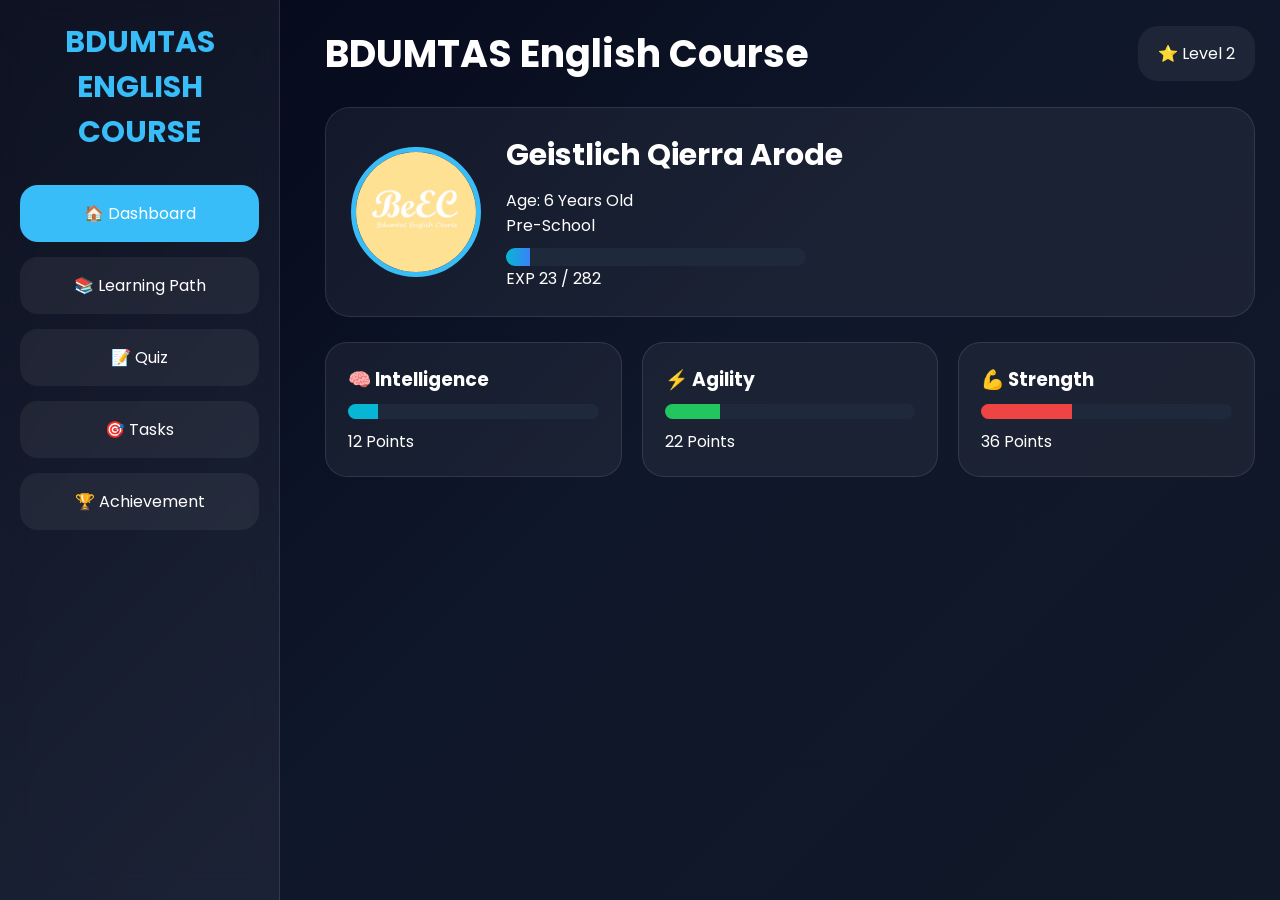
==== index.html @ ba63b81f "update" ====
<!DOCTYPE html>
<html lang="en">
<head>
<meta charset="UTF-8">
<meta name="viewport"
content="width=device-width, initial-scale=1.0">

<title>Bdumtas English Course</title>

<link href="https://fonts.googleapis.com/css2?family=Poppins:wght@300;400;500;600;700&display=swap" rel="stylesheet">

<style>

*{
    margin:0;
    padding:0;
    box-sizing:border-box;
    font-family:'Poppins',sans-serif;
}

html,body{
    width:100%;
    overflow-x:hidden;
}

body{
    background:
    linear-gradient(
    135deg,
    #020617,
    #0f172a,
    #111827);
    color:white;
    min-height:100vh;
}

/* ===================== */
/* OVERLAY */
/* ===================== */

#overlay{
    position:fixed;
    top:0;
    left:0;
    width:100%;
    height:100%;
    background:rgba(0,0,0,0.6);
    z-index:90;
    display:none;
}

#overlay.active{
    display:block;
}

/* ===================== */
/* SIDEBAR */
/* ===================== */

.sidebar{
    position:fixed;
    top:0;
    left:0;
    width:280px;
    height:100%;
    background:
    rgba(255,255,255,0.05);

    backdrop-filter:blur(15px);

    border-right:
    1px solid rgba(255,255,255,0.1);

    padding:20px;
    z-index:100;
    overflow-y:auto;
}

.logo{
    text-align:center;
    font-size:30px;
    font-weight:700;
    color:#38bdf8;
    margin-bottom:30px;
}

.menu{
    display:flex;
    flex-direction:column;
    gap:15px;
}

.menu button{
    border:none;
    padding:16px;
    border-radius:18px;

    background:
    rgba(255,255,255,0.06);

    color:white;
    font-size:16px;
    cursor:pointer;
    transition:0.3s;
}

.menu button:hover{
    background:#38bdf8;
}

.menu button.active{
    background:#38bdf8;
}

/* ===================== */
/* MAIN */
/* ===================== */

.main{
    margin-left:300px;
    width:calc(100% - 300px);
    padding:25px;
}

/* ===================== */
/* TOPBAR */
/* ===================== */

.topbar{
    display:flex;
    justify-content:space-between;
    align-items:center;
    gap:15px;
    margin-bottom:25px;
    flex-wrap:wrap;
}

.title{
    font-size:38px;
    font-weight:700;
}

.level-box{
    background:
    rgba(255,255,255,0.06);

    padding:15px 20px;
    border-radius:20px;
}

/* ===================== */
/* PAGE */
/* ===================== */

.page{
    display:none;
    animation:fade 0.3s ease;
}

.active-page{
    display:block;
}

@keyframes fade{

    from{
        opacity:0;
        transform:translateY(10px);
    }

    to{
        opacity:1;
        transform:translateY(0);
    }

}

/* ===================== */
/* PROFILE */
/* ===================== */

.profile-card{
    background:
    rgba(255,255,255,0.05);

    border:
    1px solid rgba(255,255,255,0.1);

    border-radius:25px;
    padding:25px;

    display:flex;
    align-items:center;
    gap:25px;

    flex-wrap:wrap;

    margin-bottom:25px;
}

.profile-img{
    width:130px;
    height:130px;
    border-radius:50%;
    object-fit:cover;

    border:5px solid #38bdf8;
}

.profile-info h2{
    font-size:30px;
    margin-bottom:10px;
}

.exp-bar{
    width:300px;
    height:18px;

    background:#1e293b;

    border-radius:20px;
    overflow:hidden;
    margin-top:10px;
}

.exp-fill{
    width:8%;
    height:100%;

    background:
    linear-gradient(
    to right,
    #06b6d4,
    #3b82f6);
}

/* ===================== */
/* GRID */
/* ===================== */

.grid{
    display:grid;

    grid-template-columns:
    repeat(auto-fit,minmax(280px,1fr));

    gap:20px;
}

/* ===================== */
/* CARD */
/* ===================== */

.card,
.stat-card{
    background:
    rgba(255,255,255,0.05);

    border:
    1px solid rgba(255,255,255,0.1);

    border-radius:22px;
    padding:22px;
}

.card{
    margin-bottom:20px;
}

.card h2{
    margin-bottom:18px;
    color:#38bdf8;
}

/* ===================== */
/* PROGRESS */
/* ===================== */

.progress{
    width:100%;
    height:15px;

    background:#1e293b;

    border-radius:20px;
    overflow:hidden;

    margin:10px 0;
}

.progress div{
    height:100%;
}

.intelligence{
    width:12%;
    background:#06b6d4;
}

.agility{
    width:22%;
    background:#22c55e;
}

.strength{
    width:36%;
    background:#ef4444;
}

/* ===================== */
/* LESSON */
/* ===================== */

.lesson,
.setting,
.player,
.badge{
    background:
    rgba(255,255,255,0.05);

    padding:15px;
    border-radius:15px;
    margin-bottom:10px;
}

/* ===================== */
/* TASK */
/* ===================== */

.task{
    display:flex;
    justify-content:space-between;
    align-items:center;
    gap:10px;

    background:
    rgba(255,255,255,0.05);

    padding:15px;
    border-radius:15px;
    margin-bottom:10px;
}

.task button{
    border:none;
    background:#38bdf8;
    color:white;

    padding:10px 15px;
    border-radius:10px;
    cursor:pointer;
}

/* ===================== */
/* QUIZ */
/* ===================== */

.quiz-option{
    width:100%;
    border:none;

    padding:15px;
    margin-top:10px;

    border-radius:15px;

    background:#1e293b;
    color:white;

    cursor:pointer;
    transition:0.3s;
}

.quiz-option:hover{
    background:#38bdf8;
}

/* ===================== */
/* MEDIA */
/* ===================== */

iframe,
video,
audio{
    width:100%;
    max-width:100%;
    border-radius:15px;
    margin-top:10px;
}

/* ===================== */
/* MENU TOGGLE */
/* ===================== */

.menu-toggle{
    display:none;
}

/* ===================== */
/* MOBILE */
/* ===================== */

@media(max-width:900px){

    body{
        overflow-x:hidden;
    }

    /* SIDEBAR */

    .sidebar{
        left:-100%;
        width:85%;
        max-width:320px;
        transition:0.3s;
    }

    .sidebar.active{
        left:0;
    }

    /* MAIN */

    .main{
        margin-left:0;
        width:100%;
        padding:12px;
    }

    /* TOPBAR */

    .topbar{
        flex-direction:column;
        align-items:flex-start;
        gap:10px;
    }

    .title{
        font-size:28px;
        line-height:1.2;
        word-break:break-word;
    }

    .level-box{
        width:100%;
        text-align:center;
        padding:12px;
    }

    /* TOGGLE */

    .menu-toggle{
        display:block;

        border:none;
        background:#38bdf8;
        color:white;

        padding:10px 15px;

        border-radius:10px;
        cursor:pointer;

        margin-bottom:10px;
    }

    /* PROFILE */

    .profile-card{
        flex-direction:column;
        text-align:center;
        padding:20px;
    }

    .profile-img{
        width:110px;
        height:110px;
    }

    .profile-info h2{
        font-size:24px;
    }

    .exp-bar{
        width:100%;
    }

    /* GRID */

    .grid{
        grid-template-columns:1fr;
    }

    /* CARD */

    .card,
    .stat-card{
        padding:18px;
        border-radius:20px;
    }

    /* TASK */

    .task{
        flex-direction:column;
        align-items:flex-start;
    }

    .task button{
        width:100%;
    }

    /* PLAYER */

    .player{
        flex-direction:column;
        gap:5px;
    }

}

/* ===================== */
/* SMALL PHONE */
/* ===================== */

@media(max-width:480px){

    .title{
        font-size:24px;
    }

    .logo{
        font-size:26px;
    }

    .menu button{
        font-size:15px;
        padding:14px;
    }

    .profile-info h2{
        font-size:22px;
    }

    .card h2{
        font-size:20px;
    }

    .quiz-option{
        font-size:14px;
    }

}

</style>
</head>

<body>

<div id="overlay"
onclick="closeMenu()"></div>

<!-- ===================== -->
<!-- SIDEBAR -->
<!-- ===================== -->

<div class="sidebar" id="sidebar">

    <div class="logo">
        BDUMTAS ENGLISH COURSE
    </div>

    <div class="menu">

        <button class="menu-btn active"
        onclick="showPage('dashboard',this)">
            🏠 Dashboard
        </button>

        <button class="menu-btn"
        onclick="showPage('learning',this)">
            📚 Learning Path
        </button>

        <button class="menu-btn"
        onclick="showPage('quiz',this)">
            📝 Quiz
        </button>

        <button class="menu-btn"
        onclick="showPage('tasks',this)">
            🎯 Tasks
        </button>

        <button class="menu-btn"
        onclick="showPage('achievement',this)">
            🏆 Achievement
        </button>

        <!-- <button class="menu-btn"
        onclick="showPage('leaderboard',this)">
            🥇 Leaderboard
        </button> -->

        <!-- <button class="menu-btn"
        onclick="showPage('media',this)">
            🎬 Media
        </button> -->

        <!-- <button class="menu-btn"
        onclick="showPage('settings',this)">
            ⚙ Settings
        </button> -->

    </div>

</div>

<!-- ===================== -->
<!-- MAIN -->
<!-- ===================== -->

<div class="main">

    <div class="topbar">

        <div>

            <button class="menu-toggle"
            onclick="toggleMenu()">
                ☰ Menu
            </button>

            <div class="title">
                BDUMTAS English Course
            </div>

        </div>

        <div class="level-box">
            ⭐ Level 2
        </div>

    </div>

    <!-- DASHBOARD -->

    <div id="dashboard"
    class="page active-page">

        <div class="profile-card">

            <img
            src="logo.jpg"
            class="profile-img">

            <div class="profile-info">

                <h2>Geistlich Qierra Arode</h2>

                <p>Age: 6 Years Old</p>

                <p>Pre-School</p>

                <div class="exp-bar">
                    <div class="exp-fill"></div>
                </div>

                <p>EXP 23 / 282</p>

            </div>

        </div>

        <div class="grid">

            <div class="stat-card">

                <h3>🧠 Intelligence</h3>

                <div class="progress">
                    <div class="intelligence"></div>
                </div>

                <p>12 Points</p>

            </div>

            <div class="stat-card">

                <h3>⚡ Agility</h3>

                <div class="progress">
                    <div class="agility"></div>
                </div>

                <p>22 Points</p>

            </div>

            <div class="stat-card">

                <h3>💪 Strength</h3>

                <div class="progress">
                    <div class="strength"></div>
                </div>

                <p>36 Points</p>

            </div>

        </div>

    </div>

    <!-- LEARNING -->

    <div id="learning"
    class="page">

        <div class="card">

            <h2>📚 Learning Path</h2>

            <!-- Level 1 -->
            <div class="lesson">✅ Opening & Closing Prayer: <a href="alur-belajar/opening-closing-prayer.pdf">klik di sini</a></div>
            <div class="lesson">✅ Self Introduction: <a href="alur-belajar/self-introduction.pdf">klik di sini</a></div>
            <div class="lesson">✅ Greeting</div>
            <div class="lesson">✅ Alphabet: <a href="alur-belajar/alphabet.pdf">klik di sini</a></div>
            <div class="lesson">✅ Number (1-10): <a href="alur-belajar/number(1-10).pdf">klik di sini</a></div>
            <div class="lesson">✅ Shapes & Color: <a href="alur-belajar/colors-and-shapes.pdf">klik di sini</a></div>
            <div class="lesson">✅ Part of Body: <a href="alur-belajar/bagian-tubuh.html">klik di sini</a></div>
            <div class="lesson">✅ Final Test Level 1: <a href="alur-belajar/assessment-level-one-geistlich.pdf">klik di sini</a></div>
            <div class="lesson">LEVEL 2!</div>
            
            <!-- Level 2 -->
            <div class="lesson">🔒 Number (11-20)</div>
            <div class="lesson">🔒 Noun</div>
            <div class="lesson">🔒 Tell about your family</div>
            <div class="lesson">🔒 Bedroom</div>
            <div class="lesson">🔒 Bathroom</div>
            <div class="lesson">🔒 Living room</div>
            <div class="lesson">🔒 Kitchen</div>
            <div class="lesson">🔒 Final Test</div>
            
            <!-- Level 3 -->
            <!-- <div class="lesson">🔒 Number (21-100)</div> -->
            <!-- <div class="lesson">🔒 Tell about your feelings</div> -->
            <!-- <div class="lesson">🔒 Five-Sense</div> -->
            <!-- <div class="lesson">🔒 Fruit</div> -->
            <!-- <div class="lesson">🔒 Vegetables</div> -->
            <!-- <div class="lesson">🔒 Yard</div> -->
            <!-- <div class="lesson">🔒 Street</div> -->
            <!-- <div class="lesson">🔒 Final Test</div> -->
            
            <!-- Level 4 -->
            <!-- <div class="lesson">🔒 Number (100-1000)</div> -->
            <!-- <div class="lesson">🔒 Verb</div> -->
            <!-- <div class="lesson">🔒 Tell about your daily activities</div> -->
            <!-- <div class="lesson">🔒 School</div> -->
            <!-- <div class="lesson">🔒 Beach</div> -->
            <!-- <div class="lesson">🔒 Ocean</div> -->
            <!-- <div class="lesson">🔒 Vertical & Horizontal Lines</div> -->
            <!-- <div class="lesson">🔒 Final Test</div> -->
            
            <!-- Level 5 -->
            <!-- <div class="lesson">🔒 Number (1000-10.000)</div> -->
            <!-- <div class="lesson">🔒 Forest</div> -->
            <!-- <div class="lesson">🔒 Animals</div> -->
            <!-- <div class="lesson">🔒 Weather</div> -->
            <!-- <div class="lesson">🔒 Short Instructions</div> -->
            <!-- <div class="lesson">🔒 Mini conversation</div> -->
            <!-- <div class="lesson">🔒 Math (Addition)</div> -->
            <!-- <div class="lesson">🔒 Final Test</div> -->
            
            <!-- Level 6 -->
            <!-- <div class="lesson">🔒 Number (10.000-100.000</div> -->
            <!-- <div class="lesson">🔒 Measure</div> -->
            <!-- <div class="lesson">🔒 More or Less</div> -->
            <!-- <div class="lesson">🔒 Diagonal & Curved Lines</div> -->
            <!-- <div class="lesson">🔒 Math (Subtraction)</div> -->
            <!-- <div class="lesson">🔒 Long instructions</div> -->
            <!-- <div class="lesson">🔒 Describing objects</div> -->
            <!-- <div class="lesson">🔒 Final Test</div> -->
            
            <!-- Level 7 -->
            <!-- <div class="lesson">🔒 Number (100.000-1000.000)</div> -->
            <!-- <div class="lesson">🔒 Math (Multiplication)</div> -->
            <!-- <div class="lesson">🔒 Simple Reading</div> -->
            <!-- <div class="lesson">🔒 Reading 1</div> -->
            <!-- <div class="lesson">🔒 Reading 2</div> -->
            <!-- <div class="lesson">🔒 Reading 3</div> -->
            <!-- <div class="lesson">🔒 Conversation 1</div> -->
            <!-- <div class="lesson">🔒 Final Test</div> -->
            
            <!-- Level 8 -->
            <!-- <div class="lesson">🔒 Number (1000.000-10.000.000)</div> -->
            <!-- <div class="lesson">🔒 Math (Division)</div> -->
            <!-- <div class="lesson">🔒 Describing People</div> -->
            <!-- <div class="lesson">🔒 Conversation 2</div> -->
            <!-- <div class="lesson">🔒 Conversation 3</div> -->
            <!-- <div class="lesson">🔒 Conversation 4</div> -->
            <!-- <div class="lesson">🔒 Conversation 5</div> -->
            <!-- <div class="lesson">🔒 Final Test</div> -->
            
            <!-- Level 9 -->
            <!-- <div class="lesson">🔒 Number (10.000.000-100.000.000)</div> -->
            <!-- <div class="lesson">🔒 Describing Animals</div> -->
            <!-- <div class="lesson">🔒 Conversation 6</div> -->
            <!-- <div class="lesson">🔒 Conversation 7</div> -->
            <!-- <div class="lesson">🔒 Conversation 8</div> -->
            <!-- <div class="lesson">🔒 Conversation 9</div> -->
            <!-- <div class="lesson">🔒 Conversation 10</div> -->
            <!-- <div class="lesson">🔒 Final Test</div> -->
            
            <!-- Level 10 -->
            <!-- <div class="lesson">🔒 Number (100.000.000-1000.000.000)</div> -->
            <!-- <div class="lesson">🔒 Describing Vegetables</div> -->
            <!-- <div class="lesson">🔒 Conversation 11</div> -->
            <!-- <div class="lesson">🔒 Conversation 12</div> -->
            <!-- <div class="lesson">🔒 Show and tell</div> -->
            <!-- <div class="lesson">🔒 Mini presentation</div> -->
            <!-- <div class="lesson">🔒 Final Test</div> -->
            <!-- <div class="lesson">🔒 Practical Exam</div> -->

        </div>

    </div>

    <!-- QUIZ -->

    <div id="quiz"
    class="page">

        <div class="card">

            <h2>📝 Daily Quiz</h2>

            <div class="lesson">Quiz Free Trial: <a href="quiz/beec-quiz-freetrial/index.html">MULAI</a></div>
            <div class="lesson">Quiz 0: <a href="quiz/beec-game-edukasi-alfabet-satu/index.html">MULAI</a></div>
            <div class="lesson">Color Shapes Part 1: <a href="quiz/colors-shapes-part-1.html">MULAI</a></div>
            <div class="lesson">Color Shapes Part 2: <a href="quiz/colors-shapes-part-2.html">MULAI</a></div>

        </div>

    </div>

    <!-- TASKS -->

    <div id="tasks"
    class="page">

        <div class="card">

            <h2>🎯 Tasks</h2>

            <div class="task">

                <span>
                    Intelegent
                </span>

                <button>
                    <a href="tugas/intelegent/tugas1-geistlich.pdf">Open</a>
                </button>

            </div>

            <div class="task">

                <span>
                    Agility
                </span>

                <button>
                    <a href="">Open</a>
                </button>

            </div>

            <div class="task">

                <span>
                    Strength
                </span>

                <button>
                    <a href="">Open</a>
                </button>

            </div>

        </div>

    </div>

    <!-- ACHIEVEMENT -->

    <div id="achievement"
    class="page">

        <div class="card">

            <h2>
                🏆 Achievement
            </h2>

            <div class="badge">
                Rajin belajar bisa dapat Achievement Award!
            </div>

            <!-- <div class="badge">
                🥇 Grammar Master
            </div>

            <div class="badge">
                🎧 Listening Hero
            </div>

            <div class="badge">
                🔥 30 Days Streak
            </div> -->

        </div>

    </div>

    <!-- LEADERBOARD -->

    <div id="leaderboard"
    class="page">

        <div class="card">

            <h2>
                🥇 Leaderboard
            </h2>

            <div class="player">
                <span>? ? ? ?</span>
                <span>Level 12</span>
            </div>

            <div class="player">
                <span>? ? ? ?</span>
                <span>Level 10</span>
            </div>

            <div class="player">
                <span>? ? ? ?</span>
                <span>Level 8</span>
            </div>

        </div>

    </div>

    <!-- MEDIA -->

    <div id="media"
    class="page">

        <div class="card">

            <h2>📄 PDF Material</h2>

            <iframe
            src="https://mozilla.github.io/pdf.js/web/compressed.tracemonkey-pldi-09.pdf"
            height="300">
            </iframe>

        </div>

        <div class="card">

            <h2>🎬 Video Lesson</h2>

            <video controls>

                <source
                src="https://www.w3schools.com/html/mov_bbb.mp4"
                type="video/mp4">

            </video>

        </div>

        <div class="card">

            <h2>🎧 Audio Lesson</h2>

            <audio controls>

                <source
                src="https://www.w3schools.com/html/horse.mp3"
                type="audio/mp3">

            </audio>

        </div>

    </div>

    <!-- SETTINGS -->

    <!-- <div id="settings"
    class="page">

        <div class="card">

            <h2>
                ⚙ Settings
            </h2>

            <div class="setting">
                🌙 Dark Mode
            </div>

            <div class="setting">
                🔔 Notification
            </div>

            <div class="setting">
                👤 Edit Profile
            </div>

        </div>

    </div> -->

</div>

<script>

function toggleMenu(){

    document
    .getElementById("sidebar")
    .classList.toggle("active");

    document
    .getElementById("overlay")
    .classList.toggle("active");

}

function closeMenu(){

    document
    .getElementById("sidebar")
    .classList.remove("active");

    document
    .getElementById("overlay")
    .classList.remove("active");

}

function showPage(pageId,button){

    // hide pages

    const pages =
    document.querySelectorAll('.page');

    pages.forEach(page=>{

        page.classList.remove('active-page');

    });

    // show page

    document
    .getElementById(pageId)
    .classList.add('active-page');

    // active button

    const buttons =
    document.querySelectorAll('.menu-btn');

    buttons.forEach(btn=>{

        btn.classList.remove('active');

    });

    button.classList.add('active');

    closeMenu();

}

function answerQuiz(correct){

    const result =
    document.getElementById("quiz-result");

    if(correct){

        result.innerHTML =
        "✅ Correct! +50 EXP";

        result.style.color =
        "#22c55e";

    }else{

        result.innerHTML =
        "❌ Wrong Answer";

        result.style.color =
        "#ef4444";

    }

}

</script>

</body>
</html>
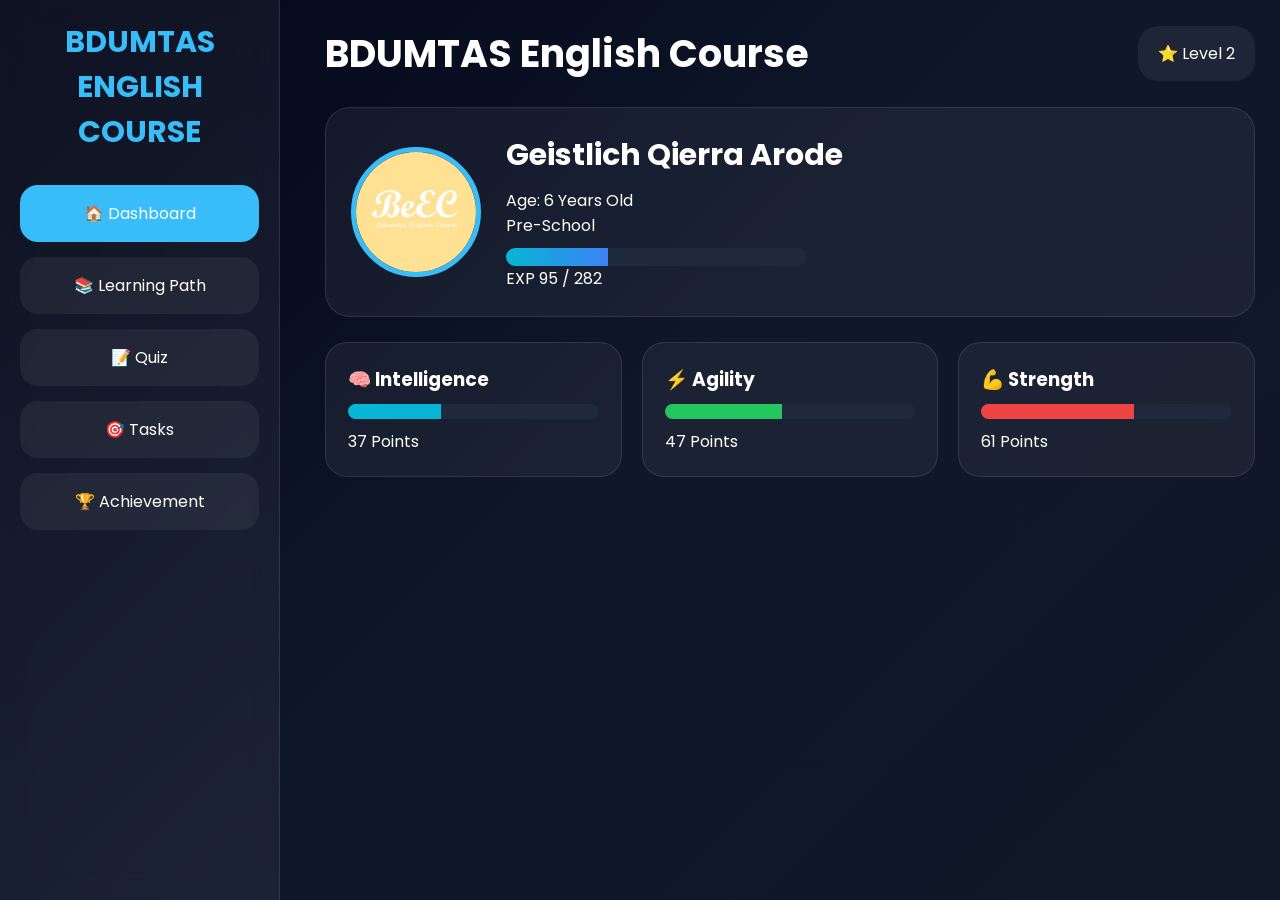
==== commit 0d6f1400: "update" ====
--- a/index.html
+++ b/index.html
@@ -224,7 +224,7 @@
 }
 
 .exp-fill{
-    width:8%;
+    width:34%;
     height:100%;
 
     background:
@@ -293,17 +293,17 @@
 }
 
 .intelligence{
-    width:12%;
+    width:37%;
     background:#06b6d4;
 }
 
 .agility{
-    width:22%;
+    width:47%;
     background:#22c55e;
 }
 
 .strength{
-    width:36%;
+    width:61%;
     background:#ef4444;
 }
 
@@ -666,7 +666,7 @@
                     <div class="exp-fill"></div>
                 </div>
 
-                <p>EXP 23 / 282</p>
+                <p>EXP 95 / 282</p>
 
             </div>
 
@@ -682,7 +682,7 @@
                     <div class="intelligence"></div>
                 </div>
 
-                <p>12 Points</p>
+                <p>37 Points</p>
 
             </div>
 
@@ -694,7 +694,7 @@
                     <div class="agility"></div>
                 </div>
 
-                <p>22 Points</p>
+                <p>47 Points</p>
 
             </div>
 
@@ -706,7 +706,7 @@
                     <div class="strength"></div>
                 </div>
 
-                <p>36 Points</p>
+                <p>61 Points</p>
 
             </div>
 
@@ -735,14 +735,14 @@
             <div class="lesson">LEVEL 2!</div>
             
             <!-- Level 2 -->
-            <div class="lesson">🔒 Number (11-20)</div>
-            <div class="lesson">🔒 Noun</div>
-            <div class="lesson">🔒 Tell about your family</div>
-            <div class="lesson">🔒 Bedroom</div>
-            <div class="lesson">🔒 Bathroom</div>
-            <div class="lesson">🔒 Living room</div>
-            <div class="lesson">🔒 Kitchen</div>
-            <div class="lesson">🔒 Final Test</div>
+            <div class="lesson">✅ Number (11-20)</div>
+            <div class="lesson">✅ Noun</div>
+            <div class="lesson">✅ Tell about your family: <a href="alur-belajar/Family.pdf">klik di sini</a></div>
+            <div class="lesson">✅ Bedroom</div>
+            <div class="lesson">✅ Bathroom</div>
+            <div class="lesson">✅ Living room</div>
+            <div class="lesson">✅ Kitchen</div>
+            <div class="lesson">✅ Final Test: <a href="alur-belajar/assessment-level-two-geistlich.pdf">klik di sini</a></div>
             
             <!-- Level 3 -->
             <!-- <div class="lesson">🔒 Number (21-100)</div> -->
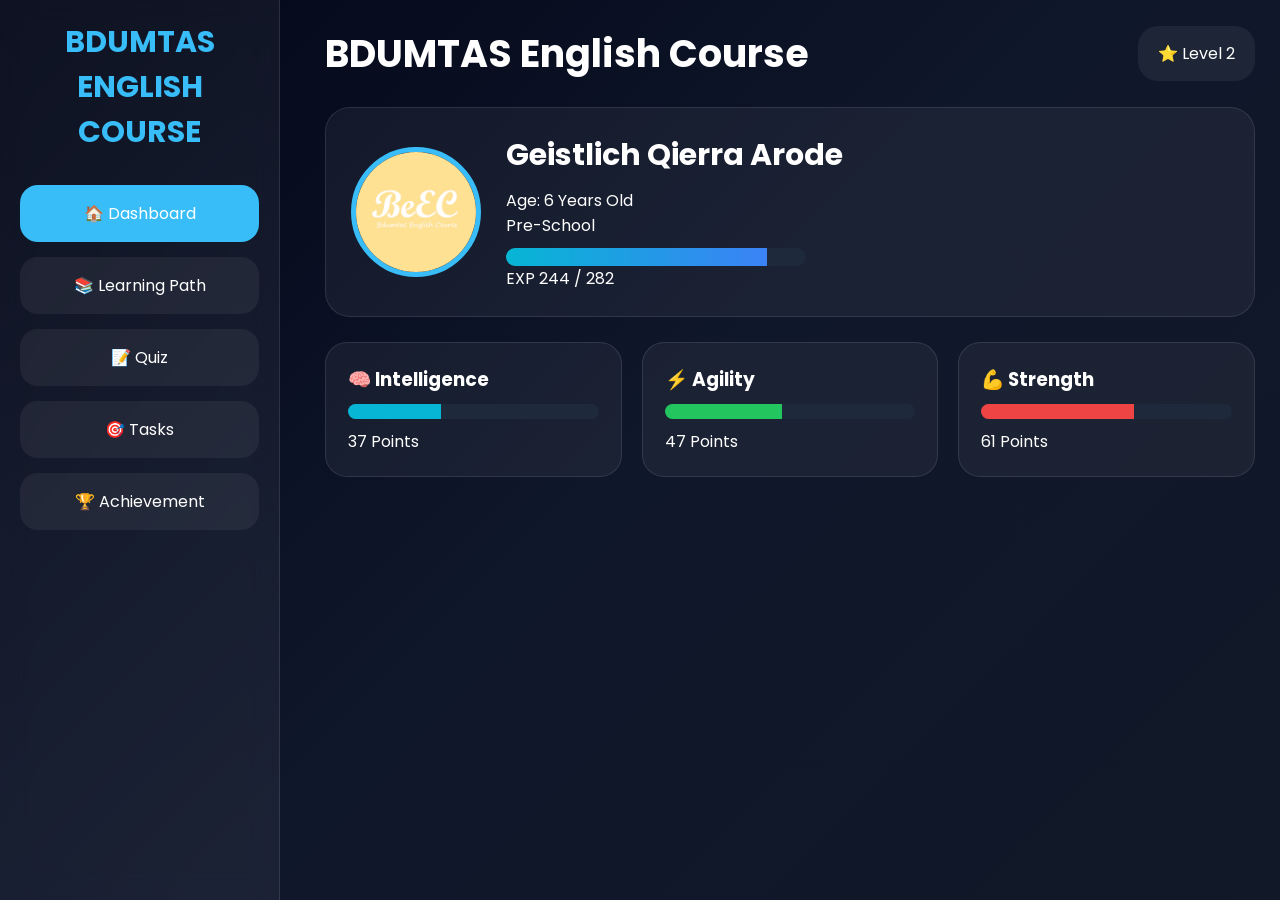
==== commit f0c08a9f: "update" ====
--- a/index.html
+++ b/index.html
@@ -224,7 +224,7 @@
 }
 
 .exp-fill{
-    width:34%;
+    width:87%;
     height:100%;
 
     background:
@@ -666,7 +666,7 @@
                     <div class="exp-fill"></div>
                 </div>
 
-                <p>EXP 95 / 282</p>
+                <p>EXP 244 / 282</p>
 
             </div>
 
@@ -732,6 +732,7 @@
             <div class="lesson">✅ Shapes & Color: <a href="alur-belajar/colors-and-shapes.pdf">klik di sini</a></div>
             <div class="lesson">✅ Part of Body: <a href="alur-belajar/bagian-tubuh.html">klik di sini</a></div>
             <div class="lesson">✅ Final Test Level 1: <a href="alur-belajar/assessment-level-one-geistlich.pdf">klik di sini</a></div>
+            <br><br>
             <div class="lesson">LEVEL 2!</div>
             
             <!-- Level 2 -->
@@ -743,16 +744,19 @@
             <div class="lesson">✅ Living room</div>
             <div class="lesson">✅ Kitchen</div>
             <div class="lesson">✅ Final Test: <a href="alur-belajar/assessment-level-two-geistlich.pdf">klik di sini</a></div>
+            <div class="lesson">✅ Final Test 2: <a href="alur-belajar/second_assessment-level-two-geistlich.pdf">klik di sini</a></div>
+            <br><br>
+            <div class="lesson">LEVEL 3!</div>
             
             <!-- Level 3 -->
-            <!-- <div class="lesson">🔒 Number (21-100)</div> -->
-            <!-- <div class="lesson">🔒 Tell about your feelings</div> -->
-            <!-- <div class="lesson">🔒 Five-Sense</div> -->
-            <!-- <div class="lesson">🔒 Fruit</div> -->
-            <!-- <div class="lesson">🔒 Vegetables</div> -->
-            <!-- <div class="lesson">🔒 Yard</div> -->
-            <!-- <div class="lesson">🔒 Street</div> -->
-            <!-- <div class="lesson">🔒 Final Test</div> -->
+            <div class="lesson">✅ Number (21-100)</div>
+            <div class="lesson">✅ Tell about your feelings</div>
+            <div class="lesson">✅ Five-Sense</div>
+            <div class="lesson">🔒 Fruit</div>
+            <div class="lesson">🔒 Vegetables</div>
+            <div class="lesson">🔒 Yard</div>
+            <div class="lesson">🔒 Street</div>
+            <div class="lesson">🔒 Final Test</div>
             
             <!-- Level 4 -->
             <!-- <div class="lesson">🔒 Number (100-1000)</div> -->
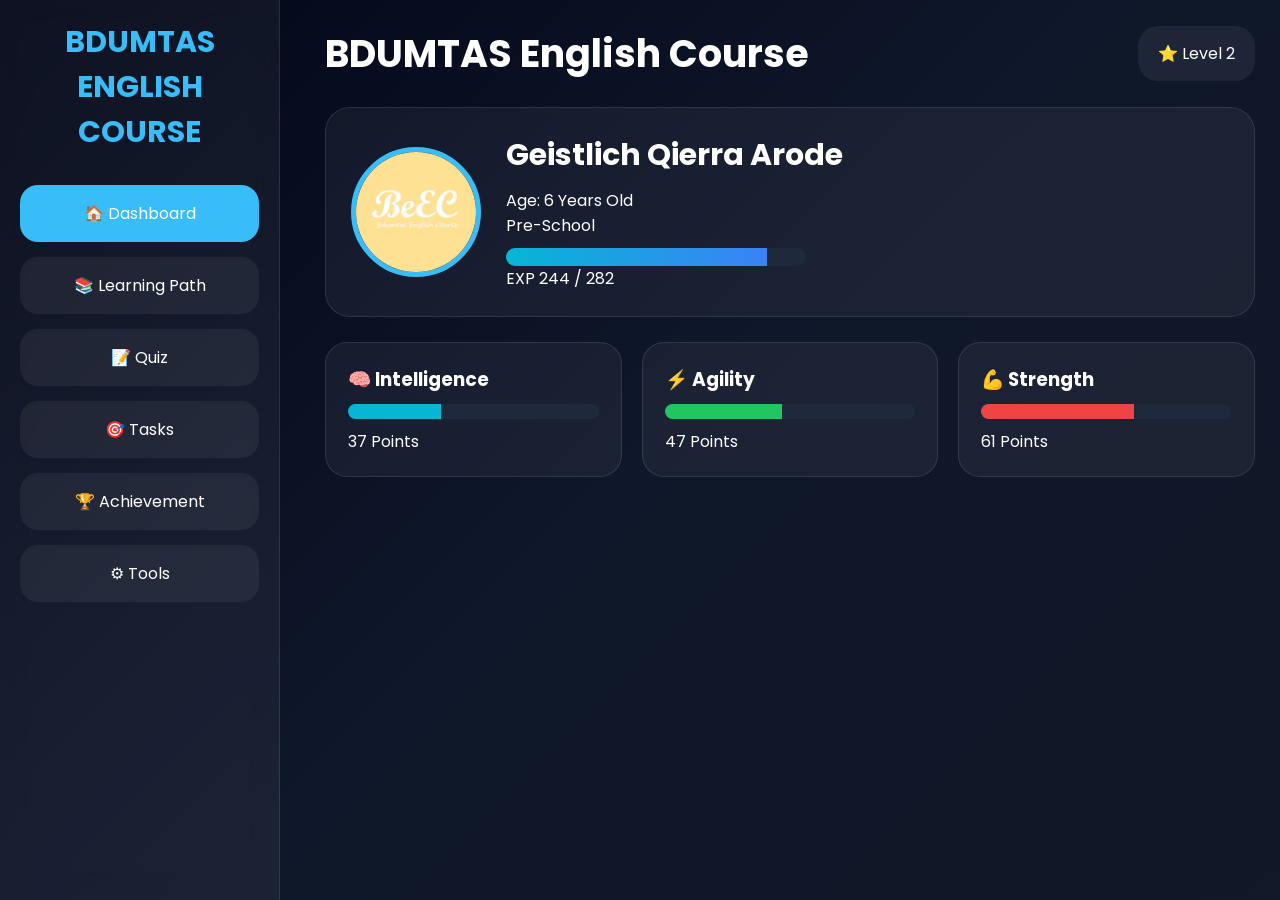
==== commit 933d4eb8: "update" ====
--- a/index.html
+++ b/index.html
@@ -607,10 +607,10 @@
             🎬 Media
         </button> -->
 
-        <!-- <button class="menu-btn"
+        <button class="menu-btn"
         onclick="showPage('settings',this)">
-            ⚙ Settings
-        </button> -->
+            ⚙ Tools
+        </button>
 
     </div>
 
@@ -862,16 +862,16 @@
             <div class="task">
 
                 <span>
-                    Intelegent
+                    Listening
                 </span>
 
                 <button>
-                    <a href="tugas/intelegent/tugas1-geistlich.pdf">Open</a>
+                    <a href="tugas/listening_practicing.html">Open</a>
                 </button>
 
             </div>
 
-            <div class="task">
+            <!-- <div class="task">
 
                 <span>
                     Agility
@@ -881,9 +881,9 @@
                     <a href="">Open</a>
                 </button>
 
-            </div>
-
-            <div class="task">
+            </div> -->
+
+            <!-- <div class="task">
 
                 <span>
                     Strength
@@ -893,7 +893,7 @@
                     <a href="">Open</a>
                 </button>
 
-            </div>
+            </div> -->
 
         </div>
 
@@ -965,7 +965,8 @@
     <div id="media"
     class="page">
 
-        <div class="card">
+        <p>Segera di update...</p>
+        <!-- <div class="card">
 
             <h2>📄 PDF Material</h2>
 
@@ -974,9 +975,9 @@
             height="300">
             </iframe>
 
-        </div>
-
-        <div class="card">
+        </div> -->
+
+        <!-- <div class="card">
 
             <h2>🎬 Video Lesson</h2>
 
@@ -988,9 +989,9 @@
 
             </video>
 
-        </div>
-
-        <div class="card">
+        </div> -->
+
+        <!-- <div class="card">
 
             <h2>🎧 Audio Lesson</h2>
 
@@ -1002,36 +1003,36 @@
 
             </audio>
 
+        </div> -->
+
+    </div>
+
+    <!-- TOOLS -->
+
+    <div id="settings"
+    class="page">
+
+        <div class="card">
+
+            <h2>
+                ⚙ Tools
+            </h2>
+
+            <!-- <div class="setting">
+                🌙 Dark Mode
+            </div> -->
+
+            <!-- <div class="setting">
+                🔔 Notification
+            </div> -->
+
+            <div class="setting">
+                Vocabulary: <a href="tools/tools-one/index.html">Open</a>
+            </div>
+
         </div>
 
     </div>
-
-    <!-- SETTINGS -->
-
-    <!-- <div id="settings"
-    class="page">
-
-        <div class="card">
-
-            <h2>
-                ⚙ Settings
-            </h2>
-
-            <div class="setting">
-                🌙 Dark Mode
-            </div>
-
-            <div class="setting">
-                🔔 Notification
-            </div>
-
-            <div class="setting">
-                👤 Edit Profile
-            </div>
-
-        </div>
-
-    </div> -->
 
 </div>
 
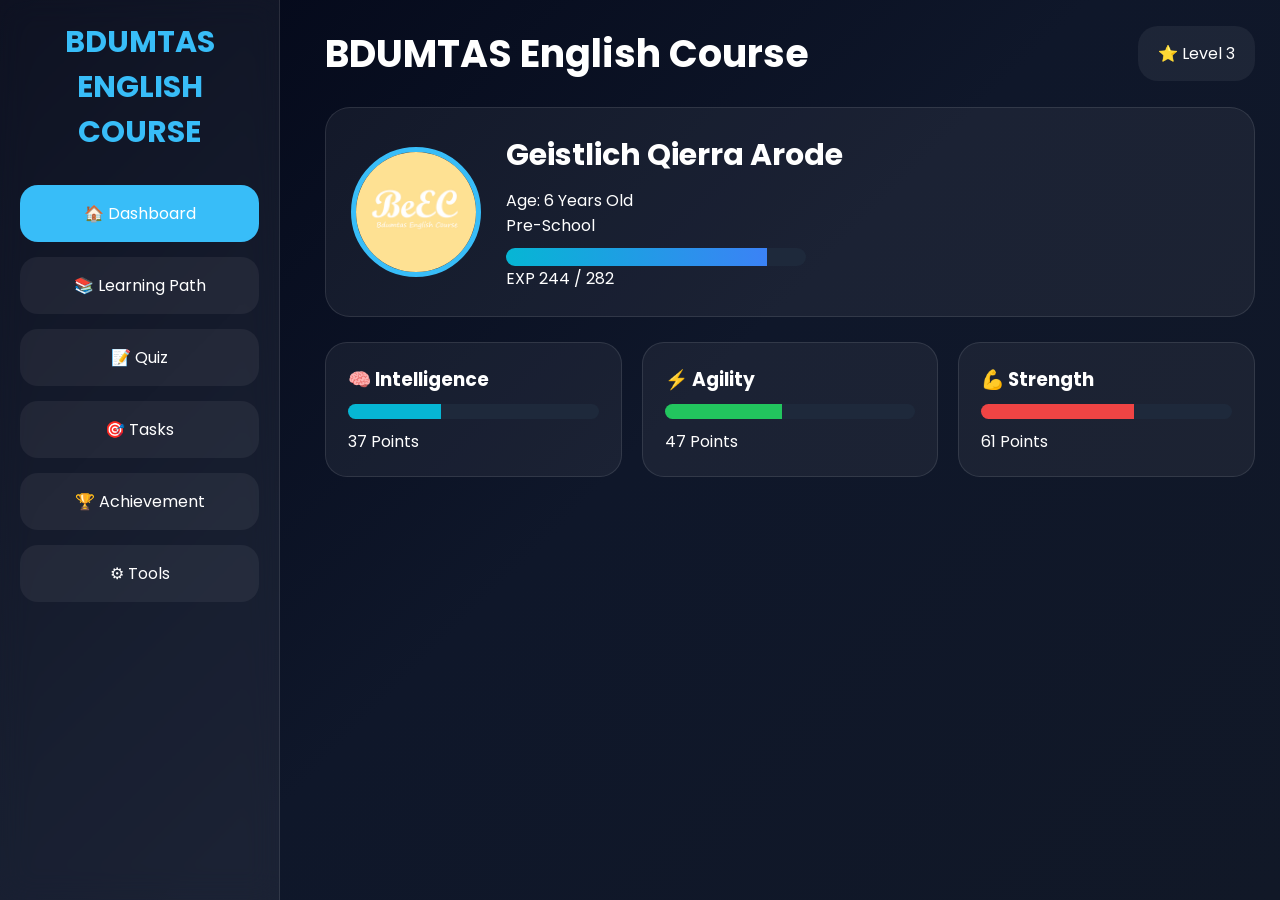
==== commit f00b8697: "update" ====
--- a/index.html
+++ b/index.html
@@ -638,7 +638,7 @@
         </div>
 
         <div class="level-box">
-            ⭐ Level 2
+            ⭐ Level 3
         </div>
 
     </div>
@@ -752,10 +752,10 @@
             <div class="lesson">✅ Number (21-100)</div>
             <div class="lesson">✅ Tell about your feelings</div>
             <div class="lesson">✅ Five-Sense</div>
-            <div class="lesson">🔒 Fruit</div>
-            <div class="lesson">🔒 Vegetables</div>
-            <div class="lesson">🔒 Yard</div>
-            <div class="lesson">🔒 Street</div>
+            <div class="lesson">✅ Fruit</div>
+            <div class="lesson">✅ Vegetables</div>
+            <div class="lesson">✅ Yard</div>
+            <div class="lesson">✅ Street</div>
             <div class="lesson">🔒 Final Test</div>
             
             <!-- Level 4 -->
